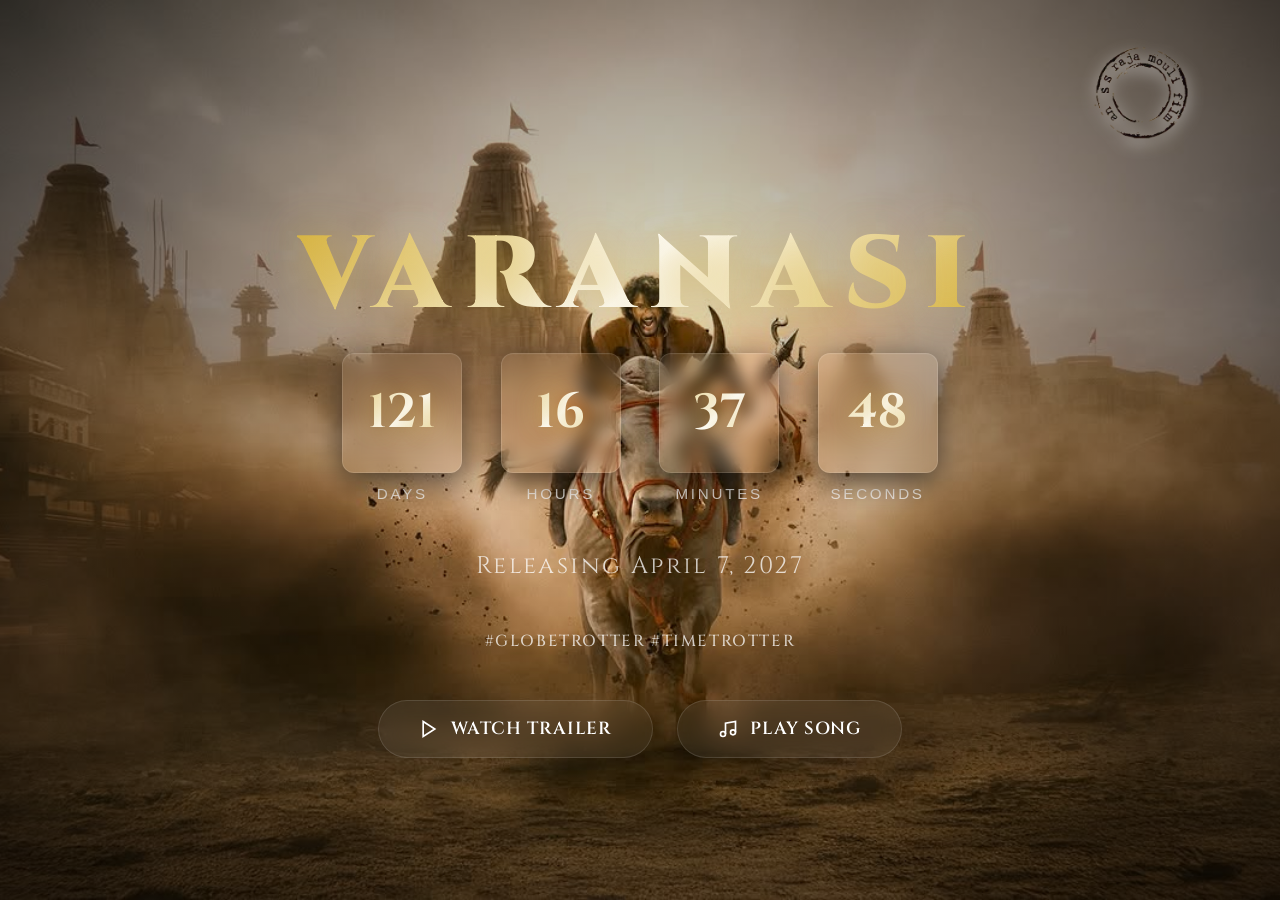
==== index.html @ c2725767 "Add files via upload" ====
<!DOCTYPE html>
<html lang="en">

<head>
    <meta charset="UTF-8">
    <meta name="viewport" content="width=device-width, initial-scale=1.0">
    <title>Varanasi - Coming Soon</title>
    <link rel="stylesheet" href="style.css">
</head>

<body>
    <!-- Animated Background -->
    <div class="background-container">
        <div class="background-slider">
            <div class="slide"></div>
            <div class="slide"></div>
            <div class="slide"></div>
            <div class="slide"></div>
            <div class="slide"></div>
            <div class="slide"></div>
            <div class="slide"></div>
        </div>
        <div class="overlay"></div>
        <img src="./images/stamp.png" alt="Stamp" class="stamp">
    </div>

    <!-- Main Content -->
    <main class="content">
        <!-- Movie Title -->
        <h1 class="movie-title">VARANASI</h1>

        <!-- Countdown Timer -->
        <div class="countdown-container">
            <div class="countdown-item">
                <span class="countdown-value" id="days">000</span>
                <span class="countdown-label">Days</span>
            </div>
            <div class="countdown-item">
                <span class="countdown-value" id="hours">00</span>
                <span class="countdown-label">Hours</span>
            </div>
            <div class="countdown-item">
                <span class="countdown-value" id="minutes">00</span>
                <span class="countdown-label">Minutes</span>
            </div>
            <div class="countdown-item">
                <span class="countdown-value" id="seconds">00</span>
                <span class="countdown-label">Seconds</span>
            </div>
        </div>

        <!-- Release Date -->
        <p class="release-date">Releasing April 7, 2027</p>

        <!-- Hashtags -->
        <p class="hashtags">#GLOBETROTTER #TIMETROTTER</p>

        <!-- Action Buttons -->
        <div class="button-container">
            <button class="glass-button" id="trailerBtn">
                <svg width="20" height="20" viewBox="0 0 24 24" fill="none" stroke="currentColor" stroke-width="2">
                    <polygon points="5 3 19 12 5 21 5 3"></polygon>
                </svg>
                Watch Trailer
            </button>
            <button class="glass-button" id="musicBtn">
                <svg width="20" height="20" viewBox="0 0 24 24" fill="none" stroke="currentColor" stroke-width="2">
                    <path d="M9 18V5l12-2v13"></path>
                    <circle cx="6" cy="18" r="3"></circle>
                    <circle cx="18" cy="16" r="3"></circle>
                </svg>
                <span id="musicBtnText">Play Song</span>
            </button>
        </div>
    </main>

    <!-- Hidden Audio Element -->
    <audio id="bgMusic" loop>
        <source src="./Globetrotter-Shruti-Haasan-NaaSongs.mp3" type="audio/mpeg">
        Your browser does not support the audio element.
    </audio>

    <script src="script.js"></script>
</body>

</html>
---- style.css ----
/* Clean stylesheet: background slider, title gradient, glass countdown, buttons, responsive */
@import url('https://fonts.googleapis.com/css2?family=Cinzel:wght@700;900&display=swap');

* {
    box-sizing: border-box;
    margin: 0;
    padding: 0
}

:root {
    --primary-gold: #d4af37;
    --text-light: #fff;
    --text-dim: rgba(255, 255, 255, 0.75);
    --glass-bg: rgba(255, 255, 255, 0.06);
    --glass-border: rgba(255, 255, 255, 0.12)
}

body {
    font-family: 'Helvetica Neue', Arial, sans-serif;
    color: var(--text-light);
    background: #000;
    min-height: 100vh
}

/* Background slider */
.background-container {
    position: fixed;
    inset: 0;
    z-index: 0;
    overflow: hidden
}

.background-slider {
    position: absolute;
    inset: 0;
    pointer-events: none
}

.slide {
    position: absolute;
    inset: 0;
    background-size: cover;
    background-position: center;
    background-repeat: no-repeat;
    opacity: 0;
    transition: opacity 1.2s ease-in-out
}

.slide.active {
    opacity: 1
}

.overlay {
    position: absolute;
    inset: 0;
    background: radial-gradient(circle at center, rgba(0, 0, 0, 0) 0%, rgba(0, 0, 0, 0.7) 100%);
    z-index: 1
}

.stamp {
    position: absolute;
    top: 1.5rem;
    right: 1.5rem;
    width: clamp(120px, 18vw, 250px);
    height: auto;
    z-index: 3;
    opacity: 0.95;
    filter: drop-shadow(0 4px 8px rgb(255, 255, 255))
}

.content {
    position: relative;
    z-index: 2;
    display: flex;
    flex-direction: column;
    align-items: center;
    justify-content: center;
    min-height: 100vh;
    padding: 2rem;
    text-align: center
}

.movie-title {
    font-size: clamp(3rem, 8vw, 7rem);
    font-weight: 900;
    font-family: 'Trajan Pro', 'Trajan', 'Cinzel', serif;
    letter-spacing: .15em;
    margin-bottom: 1.5rem;
    text-transform: uppercase;
    background: linear-gradient(135deg, var(--primary-gold) 0%, #fff 50%, var(--primary-gold) 100%);
    -webkit-background-clip: text;
    -webkit-text-fill-color: transparent;
    background-clip: text;
    text-shadow: 0 0 40px rgba(212, 175, 55, 0.45);
    transform: translateY(4rem)
}

.countdown-container {
    display: flex;
    gap: clamp(1rem, 3vw, 2.5rem);
    margin: 3rem 0;
    flex-wrap: wrap;
    justify-content: center
}

.countdown-item {
    display: flex;
    flex-direction: column;
    align-items: center;
    gap: .5rem;
    text-align: center;
    min-width: clamp(70px, 15vw, 120px)
}

.countdown-value {
    width: clamp(70px, 15vw, 120px);
    height: clamp(70px, 15vw, 120px);
    display: inline-flex;
    align-items: center;
    justify-content: center;
    position: relative;
    color: transparent;
    font-size: clamp(1.6rem, 4.5vw, 3rem);
    font-weight: 700;
    background-color: rgba(255, 255, 255, 0.04);
    border: 1px solid var(--glass-border);
    border-radius: 12px;
    backdrop-filter: blur(8px);
    -webkit-backdrop-filter: blur(8px);
    box-shadow: 0 8px 30px rgba(0, 0, 0, 0.6), inset 0 1px 0 rgba(255, 255, 255, 0.02);
    font-family: 'Trajan Pro', 'Trajan', 'Cinzel', serif
}

.countdown-value::before {
    content: attr(data-value);
    position: absolute;
    inset: 0;
    display: flex;
    align-items: center;
    justify-content: center;
    background-image: linear-gradient(135deg, var(--primary-gold) 0%, #fff 50%, var(--primary-gold) 100%);
    -webkit-background-clip: text;
    background-clip: text;
    -webkit-text-fill-color: transparent;
    font-size: inherit;
    font-weight: inherit;
    text-shadow: 0 0 24px rgba(212, 175, 55, 0.45)
}

.countdown-label {
    font-size: clamp(.65rem, 1.8vw, .95rem);
    text-transform: uppercase;
    letter-spacing: .18em;
    color: var(--text-dim);
    margin-top: .25rem
}

.release-date {
    font-size: clamp(1rem, 2.5vw, 1.5rem);
    color: var(--text-dim);
    letter-spacing: .1em;
    margin-bottom: 3rem;
    font-family: 'Trajan Pro', 'Trajan', 'Cinzel', serif
}

.hashtags {
    font-size: clamp(.85rem, 2vw, 1rem);
    color: var(--text-dim);
    letter-spacing: .1em;
    margin-bottom: 3rem;
    font-weight: 500;
    font-family: 'Trajan Pro', 'Trajan', 'Cinzel', serif
}

.button-container {
    display: flex;
    gap: 1.5rem;
    flex-wrap: wrap;
    justify-content: center
}

.glass-button {
    display: flex;
    align-items: center;
    gap: .75rem;
    padding: 1rem 2.5rem;
    font-size: clamp(.9rem, 2vw, 1.1rem);
    font-weight: 600;
    letter-spacing: .05em;
    text-transform: uppercase;
    color: var(--text-light);
    background: var(--glass-bg);
    border: 1px solid var(--glass-border);
    border-radius: 50px;
    backdrop-filter: blur(10px);
    -webkit-backdrop-filter: blur(10px);
    cursor: pointer;
    transition: all .3s ease;
    position: relative;
    overflow: hidden;
    font-family: 'Trajan Pro', 'Trajan', 'Cinzel', serif
}

.glass-button::before {
    content: '';
    position: absolute;
    top: 50%;
    left: 50%;
    width: 0;
    height: 0;
    border-radius: 50%;
    background: rgba(255, 255, 255, 0.1);
    transform: translate(-50%, -50%);
    transition: width .6s, height .6s
}

.glass-button:hover::before {
    width: 300px;
    height: 300px
}

.glass-button:hover {
    background: rgba(255, 255, 255, 0.15);
    border-color: var(--primary-gold);
    box-shadow: 0 8px 32px rgba(212, 175, 55, 0.3);
    transform: translateY(-2px)
}

@media (max-width:768px) {
    .content {
        padding: 1.5rem
    }

    .movie-title {
        margin-bottom: 1.5rem
    }

    .countdown-container {
        gap: 1rem;
        margin: 2rem 0
    }

    .button-container {
        flex-direction: column;
        gap: 1rem;
        width: 100%;
        max-width: 300px
    }

    .glass-button {
        width: 100%;
        justify-content: center;
        padding: 1rem 2rem
    }
}

@media (max-width:480px) {
    .countdown-item {
        min-width: 60px
    }

    .movie-title {
        letter-spacing: .1em
    }
}

@media (prefers-reduced-motion: reduce) {
    * {
        animation-duration: .01ms !important;
        animation-iteration-count: 1 !important;
        transition-duration: .01ms !important
    }
}
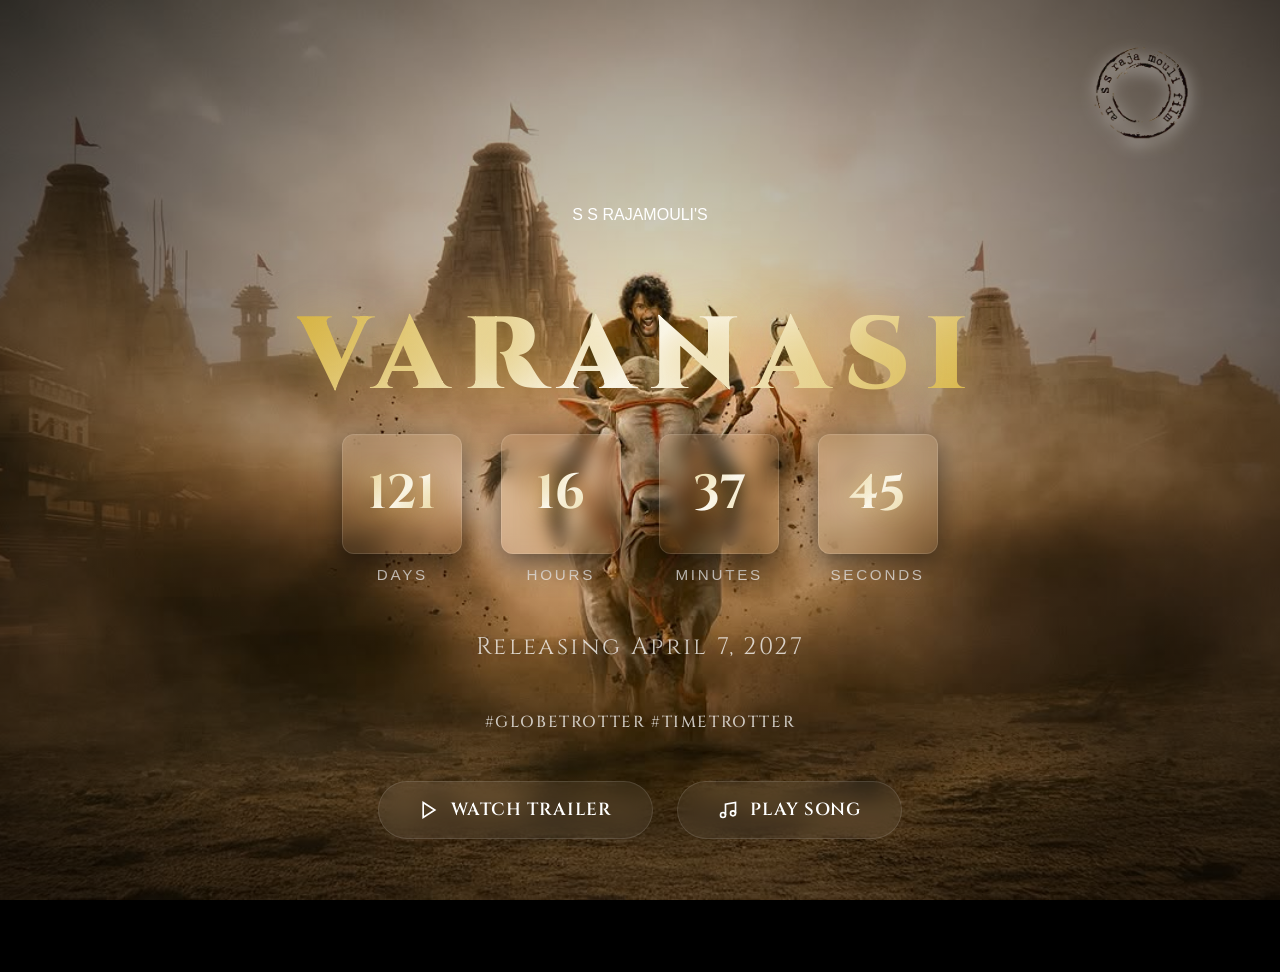
==== commit 3476beb4: "Update index.html Added additional effects and title on date:8/02/26" ====
--- a/index.html
+++ b/index.html
@@ -9,6 +9,23 @@
 </head>
 
 <body>
+    <!-- Intro Overlay -->
+    <div class="intro-overlay" id="introOverlay">
+        <div class="intro-content">
+            <p class="shloka-text">एषा न जीवनस्य मृत्युस्य वा कथा... एषा अनादिकालस्य कथा।</p>
+            <p class="shloka-translation">This is not a story of life or death… this is the story of eternity.</p>
+        </div>
+    </div>
+
+    <!-- Sliding Banner -->
+    <div class="sliding-banner">
+        <div class="banner-content">
+            <span>FROM THE MAKERS OF BAAHUBALI & RRR — A FILM BY DIRECTOR S. S. RAJAMOULI</span>
+            <span>FROM THE MAKERS OF BAAHUBALI & RRR — A FILM BY DIRECTOR S. S. RAJAMOULI</span>
+            <span>FROM THE MAKERS OF BAAHUBALI & RRR — A FILM BY DIRECTOR S. S. RAJAMOULI</span>
+        </div>
+    </div>
+
     <!-- Animated Background -->
     <div class="background-container">
         <div class="background-slider">
@@ -26,8 +43,12 @@
 
     <!-- Main Content -->
     <main class="content">
-        <!-- Movie Title -->
-        <h1 class="movie-title">VARANASI</h1>
+        <!-- Movie Title Section -->
+        <div class="title-section">
+            <p class="director-credit">S S RAJAMOULI'S</p>
+
+            <h1 class="movie-title">VARANASI</h1>
+        </div>
 
         <!-- Countdown Timer -->
         <div class="countdown-container">
@@ -83,4 +104,4 @@
     <script src="script.js"></script>
 </body>
 
-</html>+</html>
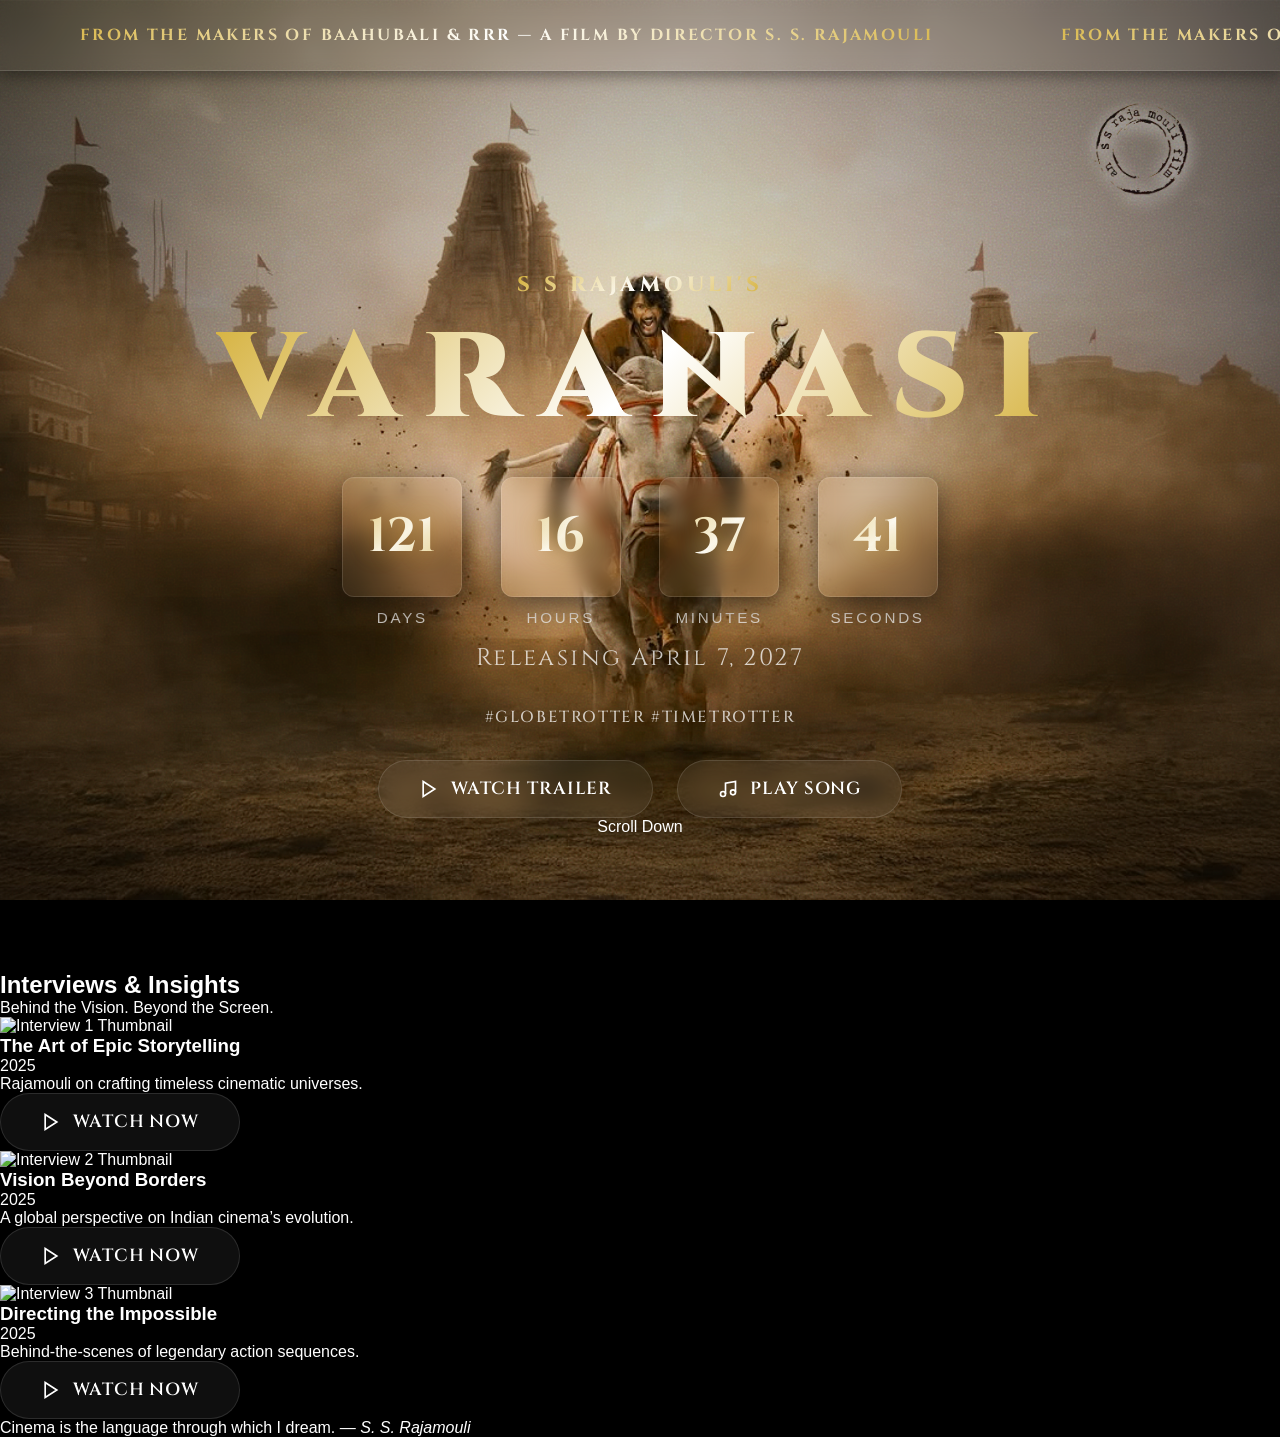
==== commit 8c281bb8: "Enhance index.html with AOS and interviews section Added AOS library for animations and included int" ====
--- a/index.html
+++ b/index.html
@@ -6,6 +6,8 @@
     <meta name="viewport" content="width=device-width, initial-scale=1.0">
     <title>Varanasi - Coming Soon</title>
     <link rel="stylesheet" href="style.css">
+    <!-- AOS Animate On Scroll CSS -->
+    <link rel="stylesheet" href="https://cdn.jsdelivr.net/npm/aos@2.3.4/dist/aos.css" />
 </head>
 
 <body>
@@ -93,6 +95,14 @@
                 <span id="musicBtnText">Play Song</span>
             </button>
         </div>
+
+        <!-- Scroll Down Indicator -->
+        <div class="scroll-indicator">
+            <span class="scroll-mouse">
+                <span class="scroll-wheel"></span>
+            </span>
+            <span class="scroll-text">Scroll Down</span>
+        </div>
     </main>
 
     <!-- Hidden Audio Element -->
@@ -101,7 +111,86 @@
         Your browser does not support the audio element.
     </audio>
 
+    <!-- Interviews & Insights Section -->
+    <section class="interviews-section" id="interviews">
+        <div class="interviews-heading-container">
+            <h2 class="interviews-heading" data-aos="fade-up">Interviews & Insights</h2>
+            <p class="interviews-subtitle" data-aos="fade-up" data-aos-delay="100">Behind the Vision. Beyond the Screen.</p>
+        </div>
+        <div class="interviews-grid">
+            <!-- Interview Card 1 -->
+            <div class="interview-card" data-aos="fade-up" data-aos-delay="200">
+                <div class="interview-thumb">
+                    <img src="images/interview1.jpg" alt="Interview 1 Thumbnail">
+                </div>
+                <div class="interview-content">
+                    <h3 class="interview-title">The Art of Epic Storytelling</h3>
+                    <span class="interview-year">2025</span>
+                    <p class="interview-desc">Rajamouli on crafting timeless cinematic universes.</p>
+                    <button class="glass-button">
+                        <svg width="20" height="20" viewBox="0 0 24 24" fill="none" stroke="currentColor" stroke-width="2">
+                            <polygon points="5 3 19 12 5 21 5 3"></polygon>
+                        </svg>
+                        Watch Now
+                    </button>
+                </div>
+            </div>
+            <!-- Interview Card 2 -->
+            <div class="interview-card" data-aos="fade-up" data-aos-delay="300">
+                <div class="interview-thumb">
+                    <img src="images/interview2.jpg" alt="Interview 2 Thumbnail">
+                </div>
+                <div class="interview-content">
+                    <h3 class="interview-title">Vision Beyond Borders</h3>
+                    <span class="interview-year">2025</span>
+                    <p class="interview-desc">A global perspective on Indian cinema’s evolution.</p>
+                    <button class="glass-button">
+                        <svg width="20" height="20" viewBox="0 0 24 24" fill="none" stroke="currentColor" stroke-width="2">
+                            <polygon points="5 3 19 12 5 21 5 3"></polygon>
+                        </svg>
+                        Watch Now
+                    </button>
+                </div>
+            </div>
+            <!-- Interview Card 3 -->
+            <div class="interview-card" data-aos="fade-up" data-aos-delay="400">
+                <div class="interview-thumb">
+                    <img src="images/interview3.jpg" alt="Interview 3 Thumbnail">
+                </div>
+                <div class="interview-content">
+                    <h3 class="interview-title">Directing the Impossible</h3>
+                    <span class="interview-year">2025</span>
+                    <p class="interview-desc">Behind-the-scenes of legendary action sequences.</p>
+                    <button class="glass-button">
+                        <svg width="20" height="20" viewBox="0 0 24 24" fill="none" stroke="currentColor" stroke-width="2">
+                            <polygon points="5 3 19 12 5 21 5 3"></polygon>
+                        </svg>
+                        Watch Now
+                    </button>
+                </div>
+            </div>
+        </div>
+    </section>
+
+    <!-- Cinematic Quote Section -->
+    <section class="cinematic-quote-section" data-aos="fade-in">
+        <blockquote class="cinematic-quote">
+            <span>Cinema is the language through which I dream.</span>
+            <cite>— S. S. Rajamouli</cite>
+        </blockquote>
+    </section>
+
     <script src="script.js"></script>
+        <!-- AOS Animate On Scroll JS -->
+        <script src="https://cdn.jsdelivr.net/npm/aos@2.3.4/dist/aos.js"></script>
+        <script>
+            AOS.init({
+                duration: 1100,
+                once: true,
+                offset: 80,
+                easing: 'ease-out-cubic',
+            });
+        </script>
 </body>
 
 </html>
--- a/style.css
+++ b/style.css
@@ -22,18 +22,169 @@
     min-height: 100vh
 }
 
+/* Intro Overlay */
+.intro-overlay {
+    position: fixed;
+    inset: 0;
+    z-index: 9999;
+    background: #000;
+    display: flex;
+    align-items: center;
+    justify-content: center;
+    animation: fadeOutOverlay 1s ease-out 6s forwards
+}
+
+.intro-overlay.hidden {
+    display: none;
+    pointer-events: none
+}
+
+.intro-content {
+    text-align: center
+}
+
+.shloka-text {
+    font-size: clamp(2rem, 5vw, 4rem);
+    font-weight: 700;
+    font-family: 'Trajan Pro', 'Trajan', 'Cinzel', serif;
+    letter-spacing: 0.08em;
+    margin-bottom: 1.5rem;
+    background-image: linear-gradient(135deg, var(--primary-gold) 0%, #fff 50%, var(--primary-gold) 100%);
+    -webkit-background-clip: text;
+    background-clip: text;
+    -webkit-text-fill-color: transparent;
+    color: transparent;
+    animation: fadeInText 2s ease-out forwards, fadeOutText 1.5s ease-out 5s forwards
+}
+
+.shloka-translation {
+    font-size: clamp(1.2rem, 2.5vw, 1.8rem);
+    font-weight: 700;
+    font-family: 'Trajan Pro', 'Trajan', 'Cinzel', serif;
+    background-image: linear-gradient(135deg, var(--primary-gold) 0%, #fff 50%, var(--primary-gold) 100%);
+    -webkit-background-clip: text;
+    background-clip: text;
+    -webkit-text-fill-color: transparent;
+    color: transparent;
+    letter-spacing: 0.05em;
+    animation: fadeInText 2s ease-out 0.3s forwards, fadeOutText 1.5s ease-out 5.3s forwards
+}
+
+@keyframes fadeInText {
+    from {
+        opacity: 0;
+        transform: translateY(20px);
+    }
+
+    to {
+        opacity: 1;
+        transform: translateY(0);
+    }
+}
+
+@keyframes fadeOutText {
+    from {
+        opacity: 1;
+        transform: translateY(0);
+    }
+
+    to {
+        opacity: 0;
+        transform: translateY(-20px);
+    }
+}
+
+@keyframes fadeOutOverlay {
+    from {
+        opacity: 1;
+        pointer-events: auto;
+    }
+
+    to {
+        opacity: 0;
+        pointer-events: none;
+        display: none;
+    }
+}
+
+/* Sliding Banner */
+.sliding-banner {
+    position: relative;
+    width: 100%;
+    background-color: rgba(255, 255, 255, 0.04);
+    border-bottom: 1px solid var(--glass-border);
+    backdrop-filter: blur(8px);
+    -webkit-backdrop-filter: blur(8px);
+    padding: 1.5rem 1rem;
+    overflow: hidden;
+    z-index: 100;
+    box-shadow: 0 4px 15px rgba(0, 0, 0, 0.4), inset 0 1px 0 rgba(255, 255, 255, 0.02)
+}
+
+.banner-content {
+    display: flex;
+    white-space: nowrap;
+    animation: slide 18s linear infinite;
+    will-change: transform;
+    backface-visibility: hidden;
+    -webkit-backface-visibility: hidden;
+    transform: translateZ(0);
+    -webkit-transform: translateZ(0)
+}
+
+.banner-content span {
+    font-size: clamp(0.75rem, 1.8vw, 1rem);
+    font-weight: 700;
+    letter-spacing: 0.15em;
+    padding: 0 4rem;
+    text-transform: uppercase;
+    font-family: 'Trajan Pro', 'Trajan', 'Cinzel', serif;
+    background-image: linear-gradient(135deg, var(--primary-gold) 0%, #fff 50%, var(--primary-gold) 100%);
+    -webkit-background-clip: text;
+    background-clip: text;
+    -webkit-text-fill-color: transparent;
+    color: transparent
+}
+
+@keyframes slide {
+    0% {
+        transform: translate3d(0, 0, 0);
+    }
+
+    100% {
+        transform: translate3d(-50%, 0, 0);
+    }
+}
+
 /* Background slider */
 .background-container {
     position: fixed;
     inset: 0;
     z-index: 0;
-    overflow: hidden
+    overflow: hidden;
+    transform: translate3d(0, 0, 0)
+}
+
+.background-container::before {
+    content: '';
+    position: absolute;
+    inset: 0;
+    background-image: url('data:image/svg+xml;utf8,<svg xmlns="http://www.w3.org/2000/svg" width="200" height="200"><filter id="noise"><feTurbulence baseFrequency="0.5" numOctaves="2" seed="2" type="fractalNoise"/></filter><rect width="200" height="200" fill="rgba(255,255,255,0.015)" filter="url(%23noise)"/></svg>');
+    opacity: 0.3;
+    pointer-events: none;
+    z-index: 5;
+    mix-blend-mode: overlay;
+    will-change: opacity;
+    backface-visibility: hidden;
+    -webkit-backface-visibility: hidden
 }
 
 .background-slider {
     position: absolute;
     inset: 0;
-    pointer-events: none
+    pointer-events: none;
+    will-change: opacity;
+    transform: translate3d(0, 0, 0)
 }
 
 .slide {
@@ -43,7 +194,10 @@
     background-position: center;
     background-repeat: no-repeat;
     opacity: 0;
-    transition: opacity 1.2s ease-in-out
+    transition: opacity 1s cubic-bezier(0.4, 0, 0.2, 1);
+    will-change: opacity;
+    backface-visibility: hidden;
+    -webkit-backface-visibility: hidden
 }
 
 .slide.active {
@@ -53,13 +207,16 @@
 .overlay {
     position: absolute;
     inset: 0;
-    background: radial-gradient(circle at center, rgba(0, 0, 0, 0) 0%, rgba(0, 0, 0, 0.7) 100%);
+    background:
+        radial-gradient(circle at 15% -20%, rgba(212, 175, 55, 0.15) 0%, transparent 30%),
+        radial-gradient(circle at 85% -20%, rgba(255, 255, 255, 0.1) 0%, transparent 35%),
+        radial-gradient(circle at center, rgba(0, 0, 0, 0) 0%, rgba(0, 0, 0, 0.7) 100%);
     z-index: 1
 }
 
 .stamp {
     position: absolute;
-    top: 1.5rem;
+    top: 5rem;
     right: 1.5rem;
     width: clamp(120px, 18vw, 250px);
     height: auto;
@@ -80,25 +237,49 @@
     text-align: center
 }
 
+.title-section {
+    display: flex;
+    flex-direction: column;
+    align-items: center;
+    gap: 0rem;
+    margin-top: 4rem;
+    margin-bottom: 0rem;
+}
+
+.director-credit {
+    font-size: clamp(0.9rem, 2vw, 1.3rem);
+    font-weight: 800;
+    font-family: 'Trajan Pro', 'Trajan', 'Cinzel', serif;
+    letter-spacing: 0.2em;
+    text-transform: uppercase;
+    background: linear-gradient(135deg, var(--primary-gold) 0%, #fff 50%, var(--primary-gold) 100%);
+    -webkit-background-clip: text;
+    background-clip: text;
+    -webkit-text-fill-color: transparent;
+    color: transparent;
+    margin: 0;
+    padding: 0
+}
+
 .movie-title {
-    font-size: clamp(3rem, 8vw, 7rem);
+    font-size: clamp(3.5rem, 10vw, 7.5rem);
     font-weight: 900;
     font-family: 'Trajan Pro', 'Trajan', 'Cinzel', serif;
-    letter-spacing: .15em;
-    margin-bottom: 1.5rem;
+    letter-spacing: .2em;
+    margin: 0;
     text-transform: uppercase;
     background: linear-gradient(135deg, var(--primary-gold) 0%, #fff 50%, var(--primary-gold) 100%);
     -webkit-background-clip: text;
     -webkit-text-fill-color: transparent;
     background-clip: text;
-    text-shadow: 0 0 40px rgba(212, 175, 55, 0.45);
-    transform: translateY(4rem)
+    text-shadow: none;
+    transform: none
 }
 
 .countdown-container {
     display: flex;
     gap: clamp(1rem, 3vw, 2.5rem);
-    margin: 3rem 0;
+    margin: 1rem 0;
     flex-wrap: wrap;
     justify-content: center
 }
@@ -159,7 +340,7 @@
     font-size: clamp(1rem, 2.5vw, 1.5rem);
     color: var(--text-dim);
     letter-spacing: .1em;
-    margin-bottom: 3rem;
+    margin-bottom: 2rem;
     font-family: 'Trajan Pro', 'Trajan', 'Cinzel', serif
 }
 
@@ -167,7 +348,7 @@
     font-size: clamp(.85rem, 2vw, 1rem);
     color: var(--text-dim);
     letter-spacing: .1em;
-    margin-bottom: 3rem;
+    margin-bottom: 2rem;
     font-weight: 500;
     font-family: 'Trajan Pro', 'Trajan', 'Cinzel', serif
 }
@@ -270,4 +451,4 @@
         animation-iteration-count: 1 !important;
         transition-duration: .01ms !important
     }
-}+}
